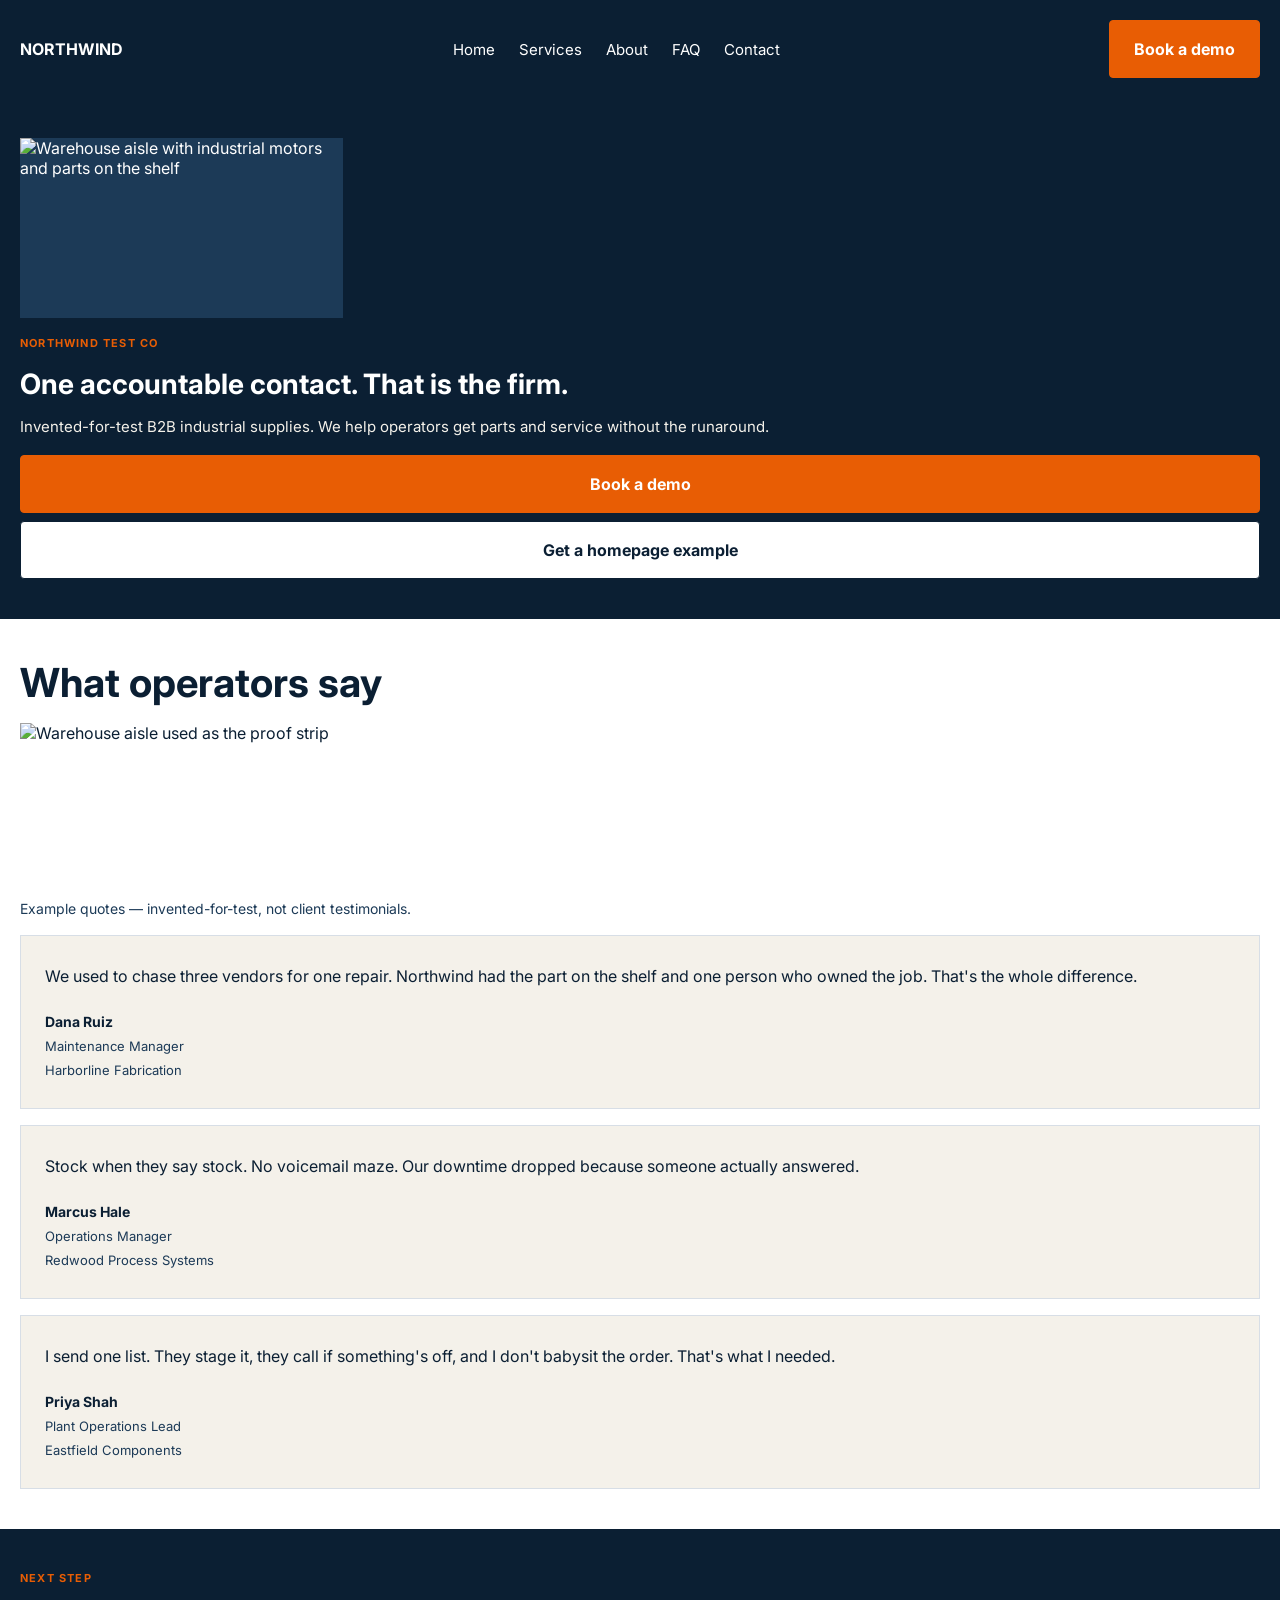
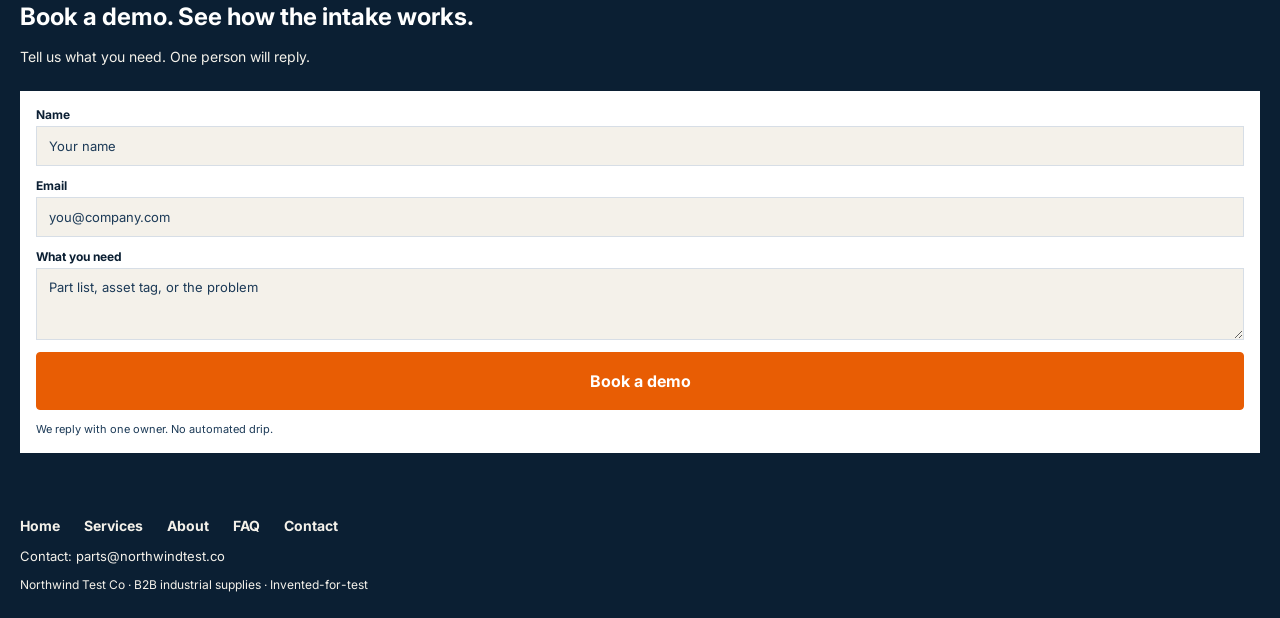
==== about.html @ ee9750c4 "Add About preview page (nav, hero, about, cta, footer)" ====
<!DOCTYPE html>
<html lang="en">
<head>
  <meta charset="utf-8">
  <meta name="viewport" content="width=device-width, initial-scale=1">
  <title>About — Northwind Test Co</title>
  <link rel="preconnect" href="https://fonts.googleapis.com">
  <link rel="preconnect" href="https://fonts.gstatic.com" crossorigin>
  <link href="https://fonts.googleapis.com/css2?family=Inter:wght@400;700&display=swap" rel="stylesheet">
  <link rel="stylesheet" href="northwind.css">
  <link rel="stylesheet" href="ntc-unmapped.css">
</head>
<body>
<main class="ntc-page ntc-page--about" data-build-manifest="1440,768,375" data-ntc-page="about">
  <header class="tcm-nav" data-tcm-widget="tcm-nav">
    <div class="tcm-nav__inner">
      <a class="tcm-nav__wordmark" href="index.html">NORTHWIND</a>
      <nav class="tcm-nav__links" aria-label="Primary">
        <a href="index.html">Home</a>
        <a href="services.html">Services</a>
        <a href="about.html">About</a>
        <a href="faq.html">FAQ</a>
        <a href="contact.html">Contact</a>
      </nav>
      <a class="tcm-btn tcm-btn--primary" href="contact.html">Book a demo</a>
    </div>
  </header>
  <section class="tcm-hero" data-tcm-widget="tcm-hero" id="tcm-hero">
    <div class="tcm-hero__inner">
      <div class="tcm-hero__copy-col">
        <p class="tcm-eyebrow">NORTHWIND TEST CO</p>
        <h1 class="tcm-hero__heading">One accountable contact. That is the firm.</h1>
        <p class="tcm-hero__copy">Invented-for-test B2B industrial supplies. We help operators get parts and service without the runaround.</p>
        <div class="tcm-hero__ctas">
          <a class="tcm-btn tcm-btn--primary" href="contact.html">Book a demo</a>
          <a class="tcm-btn tcm-btn--secondary" href="index.html">Get a homepage example</a>
        </div>
      </div>
      <figure class="tcm-hero__media">
        <img src="images/hero-warehouse.png" alt="Warehouse aisle with industrial motors and parts on the shelf" width="520" height="320">
      </figure>
    </div>
  </section>
  <section class="tcm-about" data-tcm-widget="tcm-about" id="tcm-about">
    <div class="tcm-about__inner">
      <h2 class="tcm-about__heading">What operators say</h2>
      <figure class="tcm-about__photo">
        <img src="images/hero-warehouse.png" alt="Warehouse aisle used as the proof strip" width="400" height="160">
      </figure>
      <p class="tcm-about__sub">Example quotes — invented-for-test, not client testimonials.</p>
      <div class="tcm-about__cards">
        <figure class="tcm-card tcm-about__card">
          <blockquote class="tcm-about__quote">We used to chase three vendors for one repair. Northwind had the part on the shelf and one person who owned the job. That's the whole difference.</blockquote>
          <figcaption class="tcm-about__meta">
            <p class="tcm-about__name">Dana Ruiz</p>
            <p class="tcm-about__role">Maintenance Manager</p>
            <p class="tcm-about__company">Harborline Fabrication</p>
          </figcaption>
        </figure>
        <figure class="tcm-card tcm-about__card">
          <blockquote class="tcm-about__quote">Stock when they say stock. No voicemail maze. Our downtime dropped because someone actually answered.</blockquote>
          <figcaption class="tcm-about__meta">
            <p class="tcm-about__name">Marcus Hale</p>
            <p class="tcm-about__role">Operations Manager</p>
            <p class="tcm-about__company">Redwood Process Systems</p>
          </figcaption>
        </figure>
        <figure class="tcm-card tcm-about__card">
          <blockquote class="tcm-about__quote">I send one list. They stage it, they call if something's off, and I don't babysit the order. That's what I needed.</blockquote>
          <figcaption class="tcm-about__meta">
            <p class="tcm-about__name">Priya Shah</p>
            <p class="tcm-about__role">Plant Operations Lead</p>
            <p class="tcm-about__company">Eastfield Components</p>
          </figcaption>
        </figure>
      </div>
    </div>
  </section>
  <section class="tcm-cta" data-tcm-widget="tcm-cta" id="tcm-cta">
    <div class="tcm-cta__inner">
      <div class="tcm-cta__copy">
        <p class="tcm-eyebrow">NEXT STEP</p>
        <h2 class="tcm-cta__heading">Book a demo. See how the intake works.</h2>
        <p class="tcm-cta__sub">Tell us what you need. One person will reply.</p>
      </div>
      <form class="tcm-cta__form" action="#" method="post" onsubmit="return false;">
        <label class="tcm-field">
          <span class="tcm-field__label">Name</span>
          <input class="tcm-field__input" type="text" name="name" placeholder="Your name" autocomplete="name">
        </label>
        <label class="tcm-field">
          <span class="tcm-field__label">Email</span>
          <input class="tcm-field__input" type="email" name="email" placeholder="you@company.com" autocomplete="email">
        </label>
        <label class="tcm-field">
          <span class="tcm-field__label">What you need</span>
          <textarea class="tcm-field__input tcm-field__input--area" name="need" placeholder="Part list, asset tag, or the problem" rows="3"></textarea>
        </label>
        <button class="tcm-btn tcm-btn--primary tcm-btn--block" type="submit">Book a demo</button>
        <p class="tcm-cta__note">We reply with one owner. No automated drip.</p>
      </form>
    </div>
  </section>
  <footer class="tcm-footer" data-tcm-widget="tcm-footer">
    <nav class="tcm-footer__links" aria-label="Footer">
      <a href="index.html">Home</a>
      <a href="services.html">Services</a>
      <a href="about.html">About</a>
      <a href="faq.html">FAQ</a>
      <a href="contact.html">Contact</a>
    </nav>
    <p class="tcm-footer__email">Contact: <a href="mailto:parts@northwindtest.co">parts@northwindtest.co</a></p>
    <p class="tcm-footer__copy">Northwind Test Co · B2B industrial supplies · Invented-for-test</p>
  </footer>
</main>
<script src="lead-raster-loader.js"></script>
</body>
</html>
---- northwind.css ----
/* Northwind Test Co — tokens from Lead.NorthwindTestCo build-spec.json */
:root {
  --nw-ink: #0b1f33;
  --nw-steel: #1c3a57;
  --nw-paper: #f4f1ea;
  --nw-safety: #e85d04;
  --nw-signal: #f6c445;
  --nw-fog: #d7dee6;
  --nw-success: #2a6f4e;
  --nw-white: #ffffff;
  --nw-section-pad-y: 40px;
  --nw-section-pad-x: 20px;
  --nw-card-pad: 24px;
  --nw-stack: 16px;
  --nw-font: Inter, system-ui, -apple-system, sans-serif;
  --nw-radius: 4px;
}

*,
*::before,
*::after {
  box-sizing: border-box;
}

html {
  scroll-behavior: smooth;
}

body {
  margin: 0;
  font-family: var(--nw-font);
  color: var(--nw-ink);
  background: var(--nw-white);
  -webkit-font-smoothing: antialiased;
}

img {
  max-width: 100%;
  height: auto;
}

a {
  color: inherit;
  text-decoration: none;
}

p,
h1,
h2,
h3,
blockquote,
figure {
  margin: 0;
}

.ntc-home {
  width: 100%;
}

.tcm-eyebrow {
  font-weight: 700;
  font-size: 11px;
  line-height: 18px;
  letter-spacing: 1.2px;
  text-transform: uppercase;
  color: var(--nw-safety);
}

.tcm-btn {
  display: inline-flex;
  align-items: center;
  justify-content: center;
  padding: 18px 24px;
  border-radius: var(--nw-radius);
  font-weight: 700;
  font-size: 16px;
  line-height: 20px;
  border: 1px solid transparent;
  cursor: pointer;
  font-family: inherit;
  background: none;
}

.tcm-btn--primary {
  background: var(--nw-safety);
  color: var(--nw-white);
  border-color: var(--nw-safety);
}

.tcm-btn--secondary {
  background: var(--nw-white);
  color: var(--nw-ink);
  border-color: var(--nw-ink);
}

.tcm-btn--block {
  width: 100%;
}

.tcm-card {
  background: var(--nw-white);
  border: 1px solid var(--nw-fog);
}

.tcm-nav {
  background: var(--nw-ink);
  color: var(--nw-white);
}

.tcm-nav__inner {
  display: flex;
  flex-wrap: wrap;
  align-items: center;
  justify-content: space-between;
  gap: 16px;
  padding: 20px;
  min-height: 80px;
}

.tcm-nav__wordmark {
  font-weight: 700;
  font-size: 16px;
  line-height: 20px;
  color: var(--nw-white);
  white-space: nowrap;
}

.tcm-nav__links {
  display: flex;
  flex-wrap: wrap;
  align-items: center;
  gap: 8px 24px;
  font-size: 15px;
  line-height: 19px;
}

.tcm-nav__links a {
  color: inherit;
}

.tcm-hero {
  background: var(--nw-ink);
  color: var(--nw-white);
}

.tcm-hero__inner {
  display: flex;
  flex-direction: column-reverse;
  align-items: flex-start;
  gap: var(--nw-stack);
  padding: 40px 20px;
}

.tcm-hero__copy-col {
  display: flex;
  flex-direction: column;
  align-items: flex-start;
  gap: var(--nw-stack);
  width: 100%;
  min-width: 0;
}

.tcm-hero__media {
  width: 100%;
  height: 180px;
  flex-shrink: 0;
  overflow: hidden;
  background: var(--nw-steel);
}

.tcm-hero__media img {
  display: block;
  width: 100%;
  height: 100%;
  object-fit: cover;
  object-position: center;
}

.tcm-hero__heading {
  font-weight: 700;
  font-size: 28px;
  line-height: 1.15;
  color: var(--nw-white);
}

.tcm-hero__copy {
  font-size: 15px;
  line-height: 1.5;
  color: var(--nw-paper);
}

.tcm-hero__ctas {
  display: flex;
  flex-direction: column;
  gap: 8px;
  width: 100%;
}

.tcm-hero__ctas .tcm-btn {
  width: 100%;
}

.tcm-about {
  background: var(--nw-white);
}

.tcm-about__inner {
  display: flex;
  flex-direction: column;
  align-items: flex-start;
  gap: var(--nw-stack);
  padding: 40px 20px;
}

.tcm-about__heading {
  font-weight: 700;
  font-size: 32px;
  line-height: 1.2;
  color: var(--nw-ink);
}

.tcm-about__photo {
  width: 100%;
  max-width: 400px;
  height: 160px;
  overflow: hidden;
  flex-shrink: 0;
}

.tcm-about__photo img {
  display: block;
  width: 100%;
  height: 100%;
  object-fit: cover;
  object-position: center;
}

.tcm-about__sub {
  font-size: 14px;
  line-height: 20px;
  color: var(--nw-steel);
}

.tcm-about__cards {
  display: flex;
  flex-direction: column;
  gap: 16px;
  width: 100%;
}

.tcm-about__card {
  display: flex;
  flex-direction: column;
  gap: 24px;
  padding: 28px 24px;
  background: var(--nw-paper);
}

.tcm-about__quote {
  font-size: 16px;
  line-height: 24px;
  color: var(--nw-ink);
}

.tcm-about__meta {
  display: flex;
  flex-direction: column;
  gap: 4px;
}

.tcm-about__name {
  font-weight: 700;
  font-size: 14px;
  line-height: 20px;
  color: var(--nw-ink);
}

.tcm-about__role,
.tcm-about__company {
  font-size: 13px;
  line-height: 20px;
  color: var(--nw-steel);
}

.tcm-assets {
  background: var(--nw-paper);
}

.tcm-assets__inner {
  display: flex;
  flex-direction: column;
  align-items: flex-start;
  gap: var(--nw-stack);
  padding: 40px 20px;
}

.tcm-assets__heading {
  font-weight: 700;
  font-size: 24px;
  line-height: 1.2;
  color: var(--nw-ink);
}

.tcm-assets__cards {
  display: flex;
  flex-direction: column;
  gap: 16px;
  width: 100%;
}

.tcm-assets__card {
  display: flex;
  flex-direction: column;
  gap: 8px;
  padding: 16px;
  background: var(--nw-white);
}

.tcm-assets__photo {
  width: 220px;
  max-width: 100%;
  height: 132px;
  overflow: hidden;
  flex-shrink: 0;
}

.tcm-assets__photo img {
  display: block;
  width: 100%;
  height: 100%;
  object-fit: cover;
  object-position: center;
}

.tcm-assets__title {
  font-weight: 700;
  font-size: 16px;
  line-height: 1.25;
  color: var(--nw-ink);
}

.tcm-assets__body {
  font-size: 13px;
  line-height: 1.4;
  color: var(--nw-steel);
}

.tcm-cta {
  background: var(--nw-ink);
  color: var(--nw-white);
}

.tcm-cta__inner {
  display: flex;
  flex-direction: column;
  gap: 24px;
  padding: 40px 20px;
}

.tcm-cta__copy {
  display: flex;
  flex-direction: column;
  gap: var(--nw-stack);
}

.tcm-cta__heading {
  font-weight: 700;
  font-size: 24px;
  line-height: 1.2;
  color: var(--nw-white);
}

.tcm-cta__sub {
  font-size: 14px;
  line-height: 1.4;
  color: var(--nw-paper);
}

.tcm-cta__form {
  display: flex;
  flex-direction: column;
  gap: 12px;
  background: var(--nw-white);
  padding: 16px;
  color: var(--nw-ink);
}

.tcm-field {
  display: flex;
  flex-direction: column;
  gap: 4px;
}

.tcm-field__label {
  font-weight: 700;
  font-size: 12px;
  color: var(--nw-ink);
}

.tcm-field__input {
  width: 100%;
  height: 40px;
  padding: 10px 12px;
  border: 1px solid var(--nw-fog);
  background: var(--nw-paper);
  color: var(--nw-ink);
  font-family: inherit;
  font-size: 13px;
}

.tcm-field__input--area {
  height: 72px;
  resize: vertical;
}

.tcm-field__input::placeholder {
  color: var(--nw-steel);
}

.tcm-cta__note {
  font-size: 11px;
  line-height: 1.4;
  color: var(--nw-steel);
}

.tcm-footer {
  background: var(--nw-ink);
  display: flex;
  flex-direction: column;
  align-items: flex-start;
  gap: 12px;
  padding: 24px 20px;
}

.tcm-footer__links {
  display: flex;
  flex-wrap: wrap;
  gap: 8px 24px;
  font-size: 14px;
  line-height: 18px;
  font-weight: 700;
}

.tcm-footer__links a,
.tcm-footer__email a {
  color: var(--nw-paper);
}

.tcm-footer__email {
  font-size: 13px;
  line-height: 18px;
  color: var(--nw-paper);
}

.tcm-footer__copy {
  font-size: 12px;
  line-height: 1.4;
  color: var(--nw-paper);
}

@media (min-width: 768px) {
  .tcm-about__heading {
    font-size: 40px;
    line-height: 48px;
  }

  .tcm-hero__ctas .tcm-btn,
  .tcm-nav .tcm-btn {
    width: auto;
  }

  .tcm-hero__media {
    max-width: 323px;
  }
}

@media (min-width: 1440px) {
  .tcm-nav {
    background: var(--nw-white);
    color: var(--nw-ink);
  }

  .tcm-nav__inner {
    display: grid;
    grid-template-columns: 1fr auto 1fr;
    align-items: center;
    padding: 20px 80px;
  }

  .tcm-nav__wordmark {
    color: var(--nw-ink);
  }

  .tcm-nav__links {
    justify-content: center;
  }

  .tcm-nav__inner > .tcm-btn {
    justify-self: end;
  }

  .tcm-footer {
    padding: 24px 80px;
  }

  .tcm-hero {
    background: var(--nw-white);
    color: var(--nw-ink);
  }

  .tcm-hero__inner {
    flex-direction: row;
    align-items: center;
    gap: 40px;
    padding: 48px 80px;
  }

  .tcm-hero__copy-col {
    flex: 1 1 0;
    width: auto;
  }

  .tcm-hero__media {
    width: 520px;
    max-width: 520px;
    height: 320px;
  }

  .tcm-eyebrow {
    font-size: 14px;
    letter-spacing: 2px;
  }

  .tcm-hero__heading {
    font-size: 48px;
    line-height: 55px;
    color: var(--nw-ink);
    max-width: 20ch;
  }

  .tcm-hero__copy {
    font-size: 18px;
    line-height: 26px;
    color: var(--nw-steel);
    max-width: 40em;
  }

  .tcm-hero__ctas {
    flex-direction: row;
    gap: 12px;
    width: auto;
  }

  .tcm-hero__ctas .tcm-btn {
    width: auto;
  }

  .tcm-about__inner {
    padding: 40px 80px;
    gap: 20px;
  }

  .tcm-about__cards {
    flex-direction: row;
    gap: 24px;
  }

  .tcm-about__card {
    flex: 1;
    background: var(--nw-white);
  }

  .tcm-assets__inner {
    padding: 80px;
    gap: 24px;
  }

  .tcm-assets__heading {
    font-size: 40px;
    line-height: 48px;
  }

  .tcm-assets__cards {
    flex-direction: row;
    gap: 40px;
  }

  .tcm-assets__card {
    flex: 1;
    gap: 20px;
    padding: 24px;
  }

  .tcm-assets__title {
    font-size: 22px;
  }

  .tcm-assets__body {
    font-size: 16px;
    line-height: 1.4;
  }

  .tcm-cta__inner {
    flex-direction: row;
    align-items: flex-start;
    gap: 64px;
    padding: 96px 80px;
  }

  .tcm-cta__copy,
  .tcm-cta__form {
    flex: 1;
    min-width: 0;
  }

  .tcm-cta__heading {
    font-size: 40px;
    line-height: 1.2;
  }

  .tcm-cta__sub {
    font-size: 18px;
  }

  .tcm-cta__form {
    padding: 32px;
    gap: 16px;
  }

  .tcm-field {
    gap: 6px;
  }

  .tcm-field__label {
    font-size: 13px;
  }

  .tcm-field__input {
    height: 44px;
    padding: 12px;
    font-size: 15px;
  }

  .tcm-field__input--area {
    height: 88px;
  }

  .tcm-cta__note {
    font-size: 12px;
  }
}
---- ntc-unmapped.css ----
.ntc-page, .ntc-home { width: 100%; }

/* Unmapped FAQ body — not a catalog widget. Tokens from Lead build-spec. */
.ntc-faq {
  background: var(--nw-paper);
}

.ntc-faq__inner {
  display: flex;
  flex-direction: column;
  align-items: flex-start;
  gap: 28px;
  padding: 40px 20px;
}

.ntc-faq__heading {
  font-weight: 700;
  font-size: 24px;
  line-height: 1.2;
  color: var(--nw-ink);
}

.ntc-faq__item {
  display: flex;
  flex-direction: column;
  gap: 8px;
  width: 100%;
  padding: 16px 20px;
  background: var(--nw-white);
}

.ntc-faq__q {
  font-weight: 700;
  font-size: 18px;
  line-height: 1.25;
  color: var(--nw-ink);
  margin: 0;
}

.ntc-faq__a {
  font-size: 15px;
  line-height: 1.5;
  color: var(--nw-steel);
}

@media (min-width: 1440px) {
  .ntc-faq__inner {
    padding: 80px;
  }

  .ntc-faq__heading {
    font-size: 40px;
    line-height: 1.2;
  }

  .ntc-faq__item {
    padding: 24px;
  }

  .ntc-faq__q {
    font-size: 20px;
  }

  .ntc-faq__a {
    font-size: 16px;
  }
}
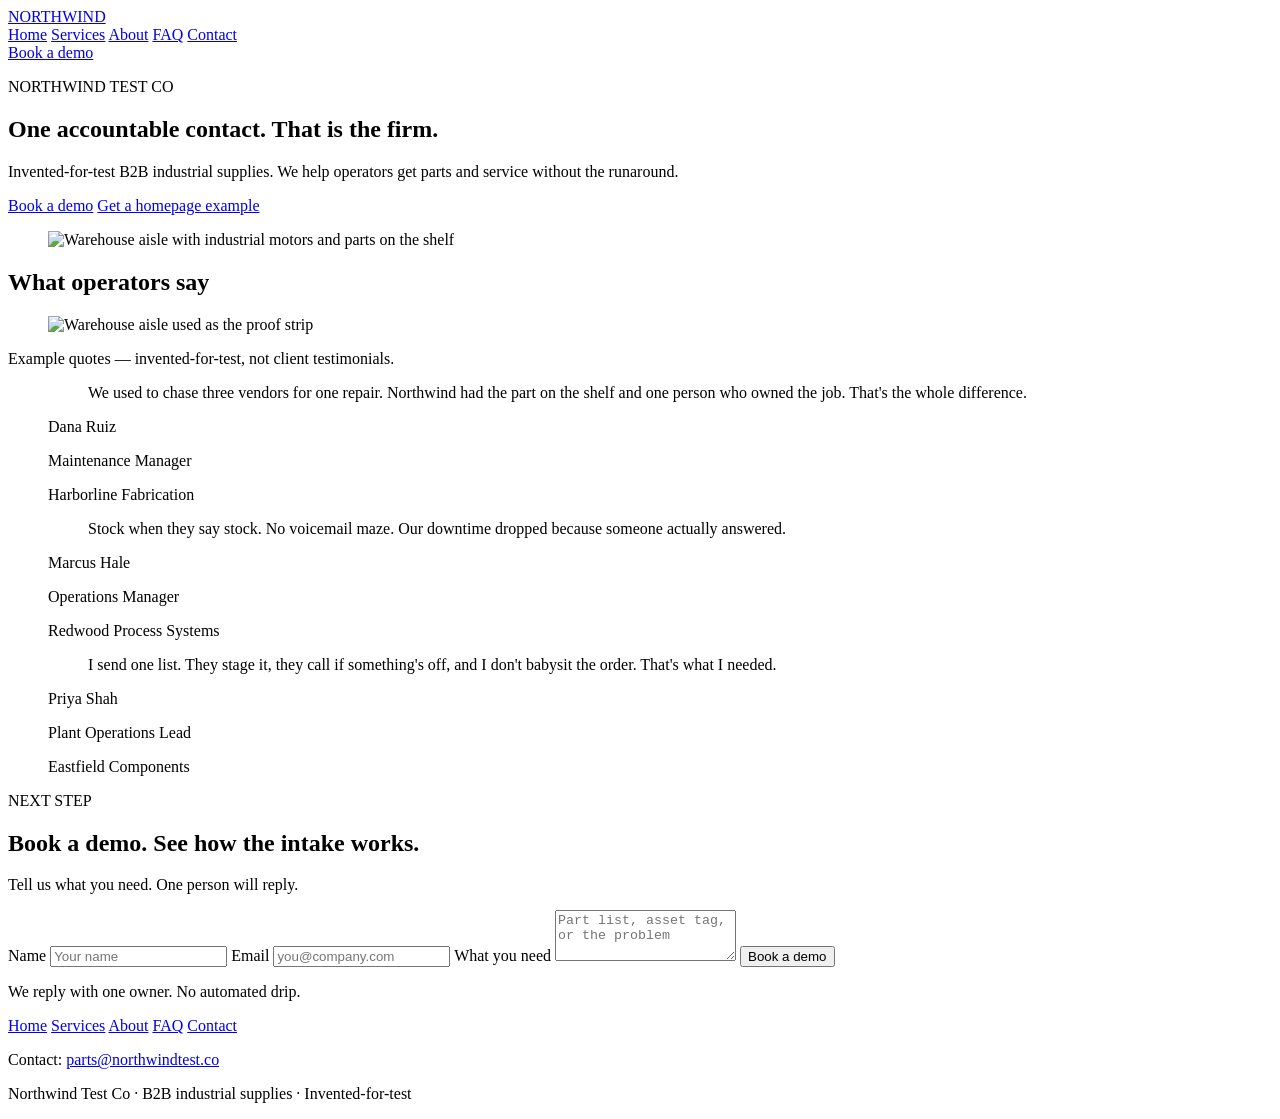
==== commit 1a385666: "Point About preview at jsDelivr CSS and htmlpreview IA hrefs" ====
--- a/about.html
+++ b/about.html
@@ -7,22 +7,22 @@
   <link rel="preconnect" href="https://fonts.googleapis.com">
   <link rel="preconnect" href="https://fonts.gstatic.com" crossorigin>
   <link href="https://fonts.googleapis.com/css2?family=Inter:wght@400;700&display=swap" rel="stylesheet">
-  <link rel="stylesheet" href="northwind.css">
-  <link rel="stylesheet" href="ntc-unmapped.css">
+  <link rel="stylesheet" href="https://cdn.jsdelivr.net/gh/TheCreativeMomentum/northwind-test-co-preview@main/northwind.css">
+  <link rel="stylesheet" href="https://cdn.jsdelivr.net/gh/TheCreativeMomentum/northwind-test-co-preview@main/ntc-unmapped.css">
 </head>
 <body>
 <main class="ntc-page ntc-page--about" data-build-manifest="1440,768,375" data-ntc-page="about">
   <header class="tcm-nav" data-tcm-widget="tcm-nav">
     <div class="tcm-nav__inner">
-      <a class="tcm-nav__wordmark" href="index.html">NORTHWIND</a>
+      <a class="tcm-nav__wordmark" href="https://htmlpreview.github.io/?https://github.com/TheCreativeMomentum/northwind-test-co-preview/blob/main/index.html">NORTHWIND</a>
       <nav class="tcm-nav__links" aria-label="Primary">
-        <a href="index.html">Home</a>
-        <a href="services.html">Services</a>
-        <a href="about.html">About</a>
-        <a href="faq.html">FAQ</a>
-        <a href="contact.html">Contact</a>
+        <a href="https://htmlpreview.github.io/?https://github.com/TheCreativeMomentum/northwind-test-co-preview/blob/main/index.html">Home</a>
+        <a href="https://htmlpreview.github.io/?https://github.com/TheCreativeMomentum/northwind-test-co-preview/blob/main/services.html">Services</a>
+        <a href="https://htmlpreview.github.io/?https://github.com/TheCreativeMomentum/northwind-test-co-preview/blob/main/about.html">About</a>
+        <a href="https://htmlpreview.github.io/?https://github.com/TheCreativeMomentum/northwind-test-co-preview/blob/main/faq.html">FAQ</a>
+        <a href="https://htmlpreview.github.io/?https://github.com/TheCreativeMomentum/northwind-test-co-preview/blob/main/contact.html">Contact</a>
       </nav>
-      <a class="tcm-btn tcm-btn--primary" href="contact.html">Book a demo</a>
+      <a class="tcm-btn tcm-btn--primary" href="https://htmlpreview.github.io/?https://github.com/TheCreativeMomentum/northwind-test-co-preview/blob/main/contact.html">Book a demo</a>
     </div>
   </header>
   <section class="tcm-hero" data-tcm-widget="tcm-hero" id="tcm-hero">
@@ -32,8 +32,8 @@
         <h1 class="tcm-hero__heading">One accountable contact. That is the firm.</h1>
         <p class="tcm-hero__copy">Invented-for-test B2B industrial supplies. We help operators get parts and service without the runaround.</p>
         <div class="tcm-hero__ctas">
-          <a class="tcm-btn tcm-btn--primary" href="contact.html">Book a demo</a>
-          <a class="tcm-btn tcm-btn--secondary" href="index.html">Get a homepage example</a>
+          <a class="tcm-btn tcm-btn--primary" href="https://htmlpreview.github.io/?https://github.com/TheCreativeMomentum/northwind-test-co-preview/blob/main/contact.html">Book a demo</a>
+          <a class="tcm-btn tcm-btn--secondary" href="https://htmlpreview.github.io/?https://github.com/TheCreativeMomentum/northwind-test-co-preview/blob/main/index.html">Get a homepage example</a>
         </div>
       </div>
       <figure class="tcm-hero__media">
@@ -103,16 +103,34 @@
   </section>
   <footer class="tcm-footer" data-tcm-widget="tcm-footer">
     <nav class="tcm-footer__links" aria-label="Footer">
-      <a href="index.html">Home</a>
-      <a href="services.html">Services</a>
-      <a href="about.html">About</a>
-      <a href="faq.html">FAQ</a>
-      <a href="contact.html">Contact</a>
+      <a href="https://htmlpreview.github.io/?https://github.com/TheCreativeMomentum/northwind-test-co-preview/blob/main/index.html">Home</a>
+      <a href="https://htmlpreview.github.io/?https://github.com/TheCreativeMomentum/northwind-test-co-preview/blob/main/services.html">Services</a>
+      <a href="https://htmlpreview.github.io/?https://github.com/TheCreativeMomentum/northwind-test-co-preview/blob/main/about.html">About</a>
+      <a href="https://htmlpreview.github.io/?https://github.com/TheCreativeMomentum/northwind-test-co-preview/blob/main/faq.html">FAQ</a>
+      <a href="https://htmlpreview.github.io/?https://github.com/TheCreativeMomentum/northwind-test-co-preview/blob/main/contact.html">Contact</a>
     </nav>
     <p class="tcm-footer__email">Contact: <a href="mailto:parts@northwindtest.co">parts@northwindtest.co</a></p>
     <p class="tcm-footer__copy">Northwind Test Co · B2B industrial supplies · Invented-for-test</p>
   </footer>
 </main>
-<script src="lead-raster-loader.js"></script>
+
+<script>
+(function () {
+  var BASE = 'https://cdn.jsdelivr.net/gh/TheCreativeMomentum/northwind-test-co-preview@main/';
+  document.querySelectorAll(".tcm-cta__form").forEach(function (form) {
+    form.addEventListener("submit", function (event) { event.preventDefault(); });
+  });
+  document.querySelectorAll("img").forEach(function (img) {
+    var src = img.getAttribute("src") || "";
+    if (src.indexOf("images/") !== 0) return;
+    fetch(BASE + src.replace(/\.png$/i, ".jpg.b64")).then(function (r) {
+      return r.ok ? r.text() : Promise.reject();
+    }).then(function (text) {
+      img.src = "data:image/jpeg;base64," + String(text).replace(/\s+/g, "");
+    }).catch(function () {});
+  });
+})();
+</script>
+
 </body>
 </html>
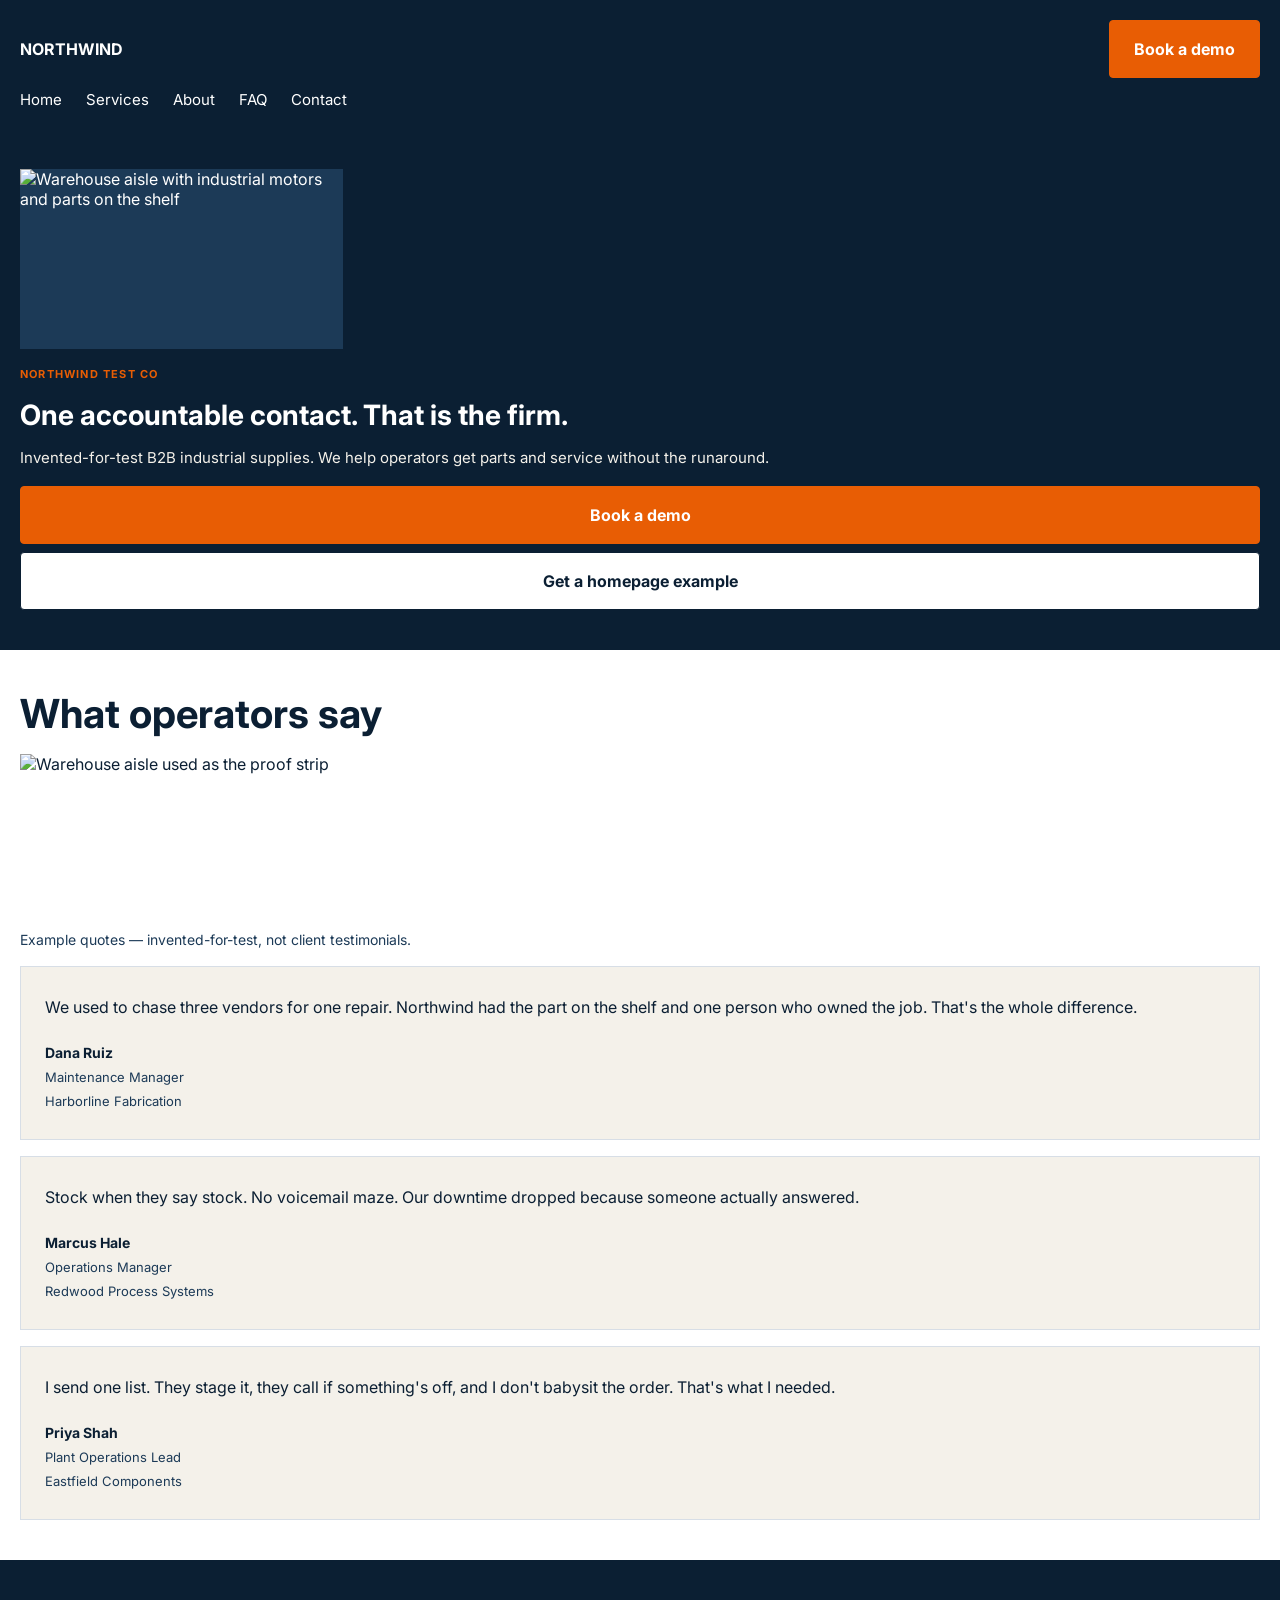
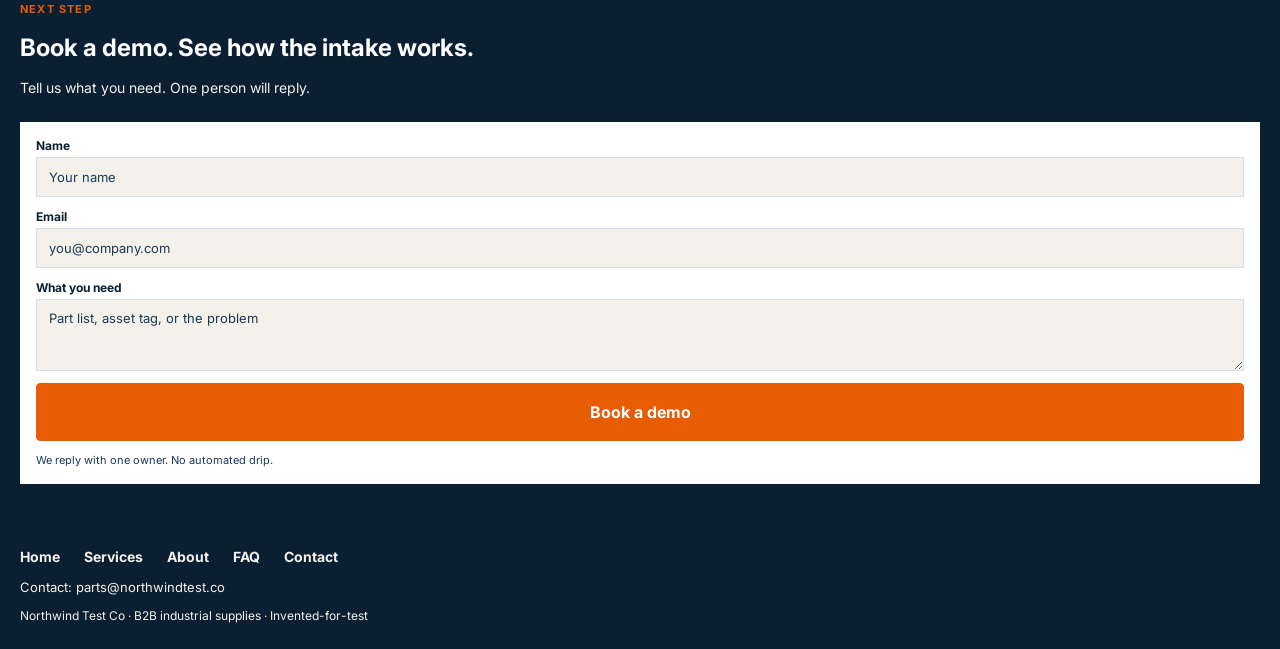
==== commit 2c11fa6b: "Serve full Lead PNGs and two-row nav / 1440 proof layout" ====
--- a/about.html
+++ b/about.html
@@ -7,8 +7,783 @@
   <link rel="preconnect" href="https://fonts.googleapis.com">
   <link rel="preconnect" href="https://fonts.gstatic.com" crossorigin>
   <link href="https://fonts.googleapis.com/css2?family=Inter:wght@400;700&display=swap" rel="stylesheet">
-  <link rel="stylesheet" href="https://cdn.jsdelivr.net/gh/TheCreativeMomentum/northwind-test-co-preview@main/northwind.css">
-  <link rel="stylesheet" href="https://cdn.jsdelivr.net/gh/TheCreativeMomentum/northwind-test-co-preview@main/ntc-unmapped.css">
+  <style>
+/* Northwind Test Co — tokens from Lead.NorthwindTestCo build-spec.json */
+:root {
+  --nw-ink: #0b1f33;
+  --nw-steel: #1c3a57;
+  --nw-paper: #f4f1ea;
+  --nw-safety: #e85d04;
+  --nw-signal: #f6c445;
+  --nw-fog: #d7dee6;
+  --nw-success: #2a6f4e;
+  --nw-white: #ffffff;
+  --nw-section-pad-y: 40px;
+  --nw-section-pad-x: 20px;
+  --nw-card-pad: 24px;
+  --nw-stack: 16px;
+  --nw-font: Inter, system-ui, -apple-system, sans-serif;
+  --nw-radius: 4px;
+}
+
+*,
+*::before,
+*::after {
+  box-sizing: border-box;
+}
+
+html {
+  scroll-behavior: smooth;
+}
+
+body {
+  margin: 0;
+  font-family: var(--nw-font);
+  color: var(--nw-ink);
+  background: var(--nw-white);
+  -webkit-font-smoothing: antialiased;
+}
+
+img {
+  max-width: 100%;
+  height: auto;
+}
+
+a {
+  color: inherit;
+  text-decoration: none;
+}
+
+p,
+h1,
+h2,
+h3,
+blockquote,
+figure {
+  margin: 0;
+}
+
+.ntc-home {
+  width: 100%;
+}
+
+.tcm-eyebrow {
+  font-weight: 700;
+  font-size: 11px;
+  line-height: 18px;
+  letter-spacing: 1.2px;
+  text-transform: uppercase;
+  color: var(--nw-safety);
+}
+
+.tcm-btn {
+  display: inline-flex;
+  align-items: center;
+  justify-content: center;
+  padding: 18px 24px;
+  border-radius: var(--nw-radius);
+  font-weight: 700;
+  font-size: 16px;
+  line-height: 20px;
+  border: 1px solid transparent;
+  cursor: pointer;
+  font-family: inherit;
+  background: none;
+}
+
+.tcm-btn--primary {
+  background: var(--nw-safety);
+  color: var(--nw-white);
+  border-color: var(--nw-safety);
+}
+
+.tcm-btn--secondary {
+  background: var(--nw-white);
+  color: var(--nw-ink);
+  border-color: var(--nw-ink);
+}
+
+.tcm-btn--block {
+  width: 100%;
+}
+
+.tcm-card {
+  background: var(--nw-white);
+  border: 1px solid var(--nw-fog);
+}
+
+/* --- tcm-nav --- */
+.tcm-nav {
+  background: var(--nw-ink);
+  color: var(--nw-white);
+}
+
+/* 375/768: two-row Figma nav — wordmark + Book a demo, then IA links. No hamburger. */
+.tcm-nav__inner {
+  display: grid;
+  grid-template-columns: 1fr auto;
+  grid-template-areas:
+    "wordmark cta"
+    "links links";
+  align-items: center;
+  column-gap: 16px;
+  row-gap: 12px;
+  padding: 20px;
+  min-height: 80px;
+}
+
+.tcm-nav__wordmark {
+  grid-area: wordmark;
+  font-weight: 700;
+  font-size: 16px;
+  line-height: 20px;
+  color: var(--nw-white);
+  white-space: nowrap;
+}
+
+.tcm-nav__links {
+  grid-area: links;
+  display: flex;
+  flex-wrap: wrap;
+  align-items: center;
+  gap: 8px 24px;
+  font-size: 15px;
+  line-height: 19px;
+}
+
+.tcm-nav__inner > .tcm-btn {
+  grid-area: cta;
+  width: auto;
+}
+
+.tcm-nav__links a {
+  color: inherit;
+}
+
+/* --- tcm-hero --- */
+/* Copy and photo are siblings — never overlaid. Mobile: photo above copy. */
+.tcm-hero {
+  background: var(--nw-ink);
+  color: var(--nw-white);
+}
+
+.tcm-hero__inner {
+  display: flex;
+  flex-direction: column-reverse;
+  align-items: flex-start;
+  gap: var(--nw-stack);
+  padding: 40px 20px;
+}
+
+.tcm-hero__copy-col {
+  display: flex;
+  flex-direction: column;
+  align-items: flex-start;
+  gap: var(--nw-stack);
+  width: 100%;
+  min-width: 0;
+}
+
+.tcm-hero__media {
+  width: 100%;
+  height: 180px;
+  flex-shrink: 0;
+  overflow: hidden;
+  background: var(--nw-steel);
+}
+
+.tcm-hero__media img {
+  display: block;
+  width: 100%;
+  height: 100%;
+  max-width: none;
+  max-height: none;
+  object-fit: cover;
+  object-position: center;
+}
+
+.tcm-hero__heading {
+  font-weight: 700;
+  font-size: 28px;
+  line-height: 1.15;
+  color: var(--nw-white);
+}
+
+.tcm-hero__copy {
+  font-size: 15px;
+  line-height: 1.5;
+  color: var(--nw-paper);
+}
+
+.tcm-hero__ctas {
+  display: flex;
+  flex-direction: column;
+  gap: 8px;
+  width: 100%;
+}
+
+.tcm-hero__ctas .tcm-btn {
+  width: 100%;
+}
+
+/* --- tcm-about --- */
+.tcm-about {
+  background: var(--nw-white);
+}
+
+.tcm-about__inner {
+  display: flex;
+  flex-direction: column;
+  align-items: flex-start;
+  gap: var(--nw-stack);
+  padding: 40px 20px;
+}
+
+.tcm-about__heading {
+  font-weight: 700;
+  font-size: 32px;
+  line-height: 1.2;
+  color: var(--nw-ink);
+  width: 100%;
+}
+
+.tcm-about__photo {
+  width: 100%;
+  max-width: 400px;
+  height: 160px;
+  overflow: hidden;
+  flex-shrink: 0;
+}
+
+.tcm-about__photo img {
+  display: block;
+  width: 100%;
+  height: 100%;
+  max-width: none;
+  max-height: none;
+  object-fit: cover;
+  object-position: center;
+}
+
+.tcm-about__sub {
+  font-size: 14px;
+  line-height: 20px;
+  color: var(--nw-steel);
+}
+
+.tcm-about__cards {
+  display: flex;
+  flex-direction: column;
+  gap: 16px;
+  width: 100%;
+}
+
+.tcm-about__card {
+  display: flex;
+  flex-direction: column;
+  gap: 24px;
+  padding: 28px 24px;
+  background: var(--nw-paper);
+}
+
+.tcm-about__quote {
+  font-size: 16px;
+  line-height: 24px;
+  color: var(--nw-ink);
+}
+
+.tcm-about__meta {
+  display: flex;
+  flex-direction: column;
+  gap: 4px;
+}
+
+.tcm-about__name {
+  font-weight: 700;
+  font-size: 14px;
+  line-height: 20px;
+  color: var(--nw-ink);
+}
+
+.tcm-about__role,
+.tcm-about__company {
+  font-size: 13px;
+  line-height: 20px;
+  color: var(--nw-steel);
+}
+
+/* --- tcm-assets --- */
+.tcm-assets {
+  background: var(--nw-paper);
+}
+
+.tcm-assets__inner {
+  display: flex;
+  flex-direction: column;
+  align-items: flex-start;
+  gap: var(--nw-stack);
+  padding: 40px 20px;
+}
+
+.tcm-assets__heading {
+  font-weight: 700;
+  font-size: 24px;
+  line-height: 1.2;
+  color: var(--nw-ink);
+}
+
+.tcm-assets__cards {
+  display: flex;
+  flex-direction: column;
+  gap: 16px;
+  width: 100%;
+}
+
+.tcm-assets__card {
+  display: flex;
+  flex-direction: column;
+  gap: 8px;
+  padding: 16px;
+  background: var(--nw-white);
+}
+
+.tcm-assets__photo {
+  width: 220px;
+  max-width: 100%;
+  height: 132px;
+  overflow: hidden;
+  flex-shrink: 0;
+}
+
+.tcm-assets__photo img {
+  display: block;
+  width: 100%;
+  height: 100%;
+  max-width: none;
+  max-height: none;
+  object-fit: cover;
+  object-position: center;
+}
+
+.tcm-assets__title {
+  font-weight: 700;
+  font-size: 16px;
+  line-height: 1.25;
+  color: var(--nw-ink);
+}
+
+.tcm-assets__body {
+  font-size: 13px;
+  line-height: 1.4;
+  color: var(--nw-steel);
+}
+
+/* --- tcm-cta --- */
+.tcm-cta {
+  background: var(--nw-ink);
+  color: var(--nw-white);
+}
+
+.tcm-cta__inner {
+  display: flex;
+  flex-direction: column;
+  gap: 24px;
+  padding: 40px 20px;
+}
+
+.tcm-cta__copy {
+  display: flex;
+  flex-direction: column;
+  gap: var(--nw-stack);
+}
+
+.tcm-cta__heading {
+  font-weight: 700;
+  font-size: 24px;
+  line-height: 1.2;
+  color: var(--nw-white);
+}
+
+.tcm-cta__sub {
+  font-size: 14px;
+  line-height: 1.4;
+  color: var(--nw-paper);
+}
+
+.tcm-cta__form {
+  display: flex;
+  flex-direction: column;
+  gap: 12px;
+  background: var(--nw-white);
+  padding: 16px;
+  color: var(--nw-ink);
+}
+
+.tcm-field {
+  display: flex;
+  flex-direction: column;
+  gap: 4px;
+}
+
+.tcm-field__label {
+  font-weight: 700;
+  font-size: 12px;
+  color: var(--nw-ink);
+}
+
+.tcm-field__input {
+  width: 100%;
+  height: 40px;
+  padding: 10px 12px;
+  border: 1px solid var(--nw-fog);
+  background: var(--nw-paper);
+  color: var(--nw-ink);
+  font-family: inherit;
+  font-size: 13px;
+}
+
+.tcm-field__input--area {
+  height: 72px;
+  resize: vertical;
+}
+
+.tcm-field__input::placeholder {
+  color: var(--nw-steel);
+}
+
+.tcm-cta__note {
+  font-size: 11px;
+  line-height: 1.4;
+  color: var(--nw-steel);
+}
+
+/* --- tcm-footer --- */
+.tcm-footer {
+  background: var(--nw-ink);
+  display: flex;
+  flex-direction: column;
+  align-items: flex-start;
+  gap: 12px;
+  padding: 24px 20px;
+}
+
+.tcm-footer__links {
+  display: flex;
+  flex-wrap: wrap;
+  gap: 8px 24px;
+  font-size: 14px;
+  line-height: 18px;
+  font-weight: 700;
+}
+
+.tcm-footer__links a,
+.tcm-footer__email a {
+  color: var(--nw-paper);
+}
+
+.tcm-footer__email {
+  font-size: 13px;
+  line-height: 18px;
+  color: var(--nw-paper);
+}
+
+.tcm-footer__copy {
+  font-size: 12px;
+  line-height: 1.4;
+  color: var(--nw-paper);
+}
+
+/* Handshake tablet 768 — still stacked; photo stays above copy */
+@media (min-width: 768px) {
+  .tcm-about__heading {
+    font-size: 40px;
+    line-height: 48px;
+  }
+
+  .tcm-hero__ctas .tcm-btn,
+  .tcm-nav .tcm-btn {
+    width: auto;
+  }
+
+  .tcm-hero__media {
+    max-width: 323px;
+  }
+}
+
+/* Handshake desktop 1440 — two-column hero, copy left / photo right, no overlap */
+@media (min-width: 1440px) {
+  .tcm-nav {
+    background: var(--nw-white);
+    color: var(--nw-ink);
+  }
+
+  .tcm-nav__inner {
+    display: grid;
+    grid-template-columns: 1fr auto 1fr;
+    grid-template-areas: "wordmark links cta";
+    align-items: center;
+    padding: 20px 80px;
+  }
+
+  .tcm-nav__wordmark {
+    color: var(--nw-ink);
+  }
+
+  .tcm-nav__links {
+    justify-content: center;
+  }
+
+  .tcm-nav__inner > .tcm-btn {
+    justify-self: end;
+  }
+
+  .tcm-footer {
+    padding: 24px 80px;
+  }
+
+  .tcm-hero {
+    background: var(--nw-white);
+    color: var(--nw-ink);
+  }
+
+  .tcm-hero__inner {
+    flex-direction: row;
+    align-items: center;
+    gap: 40px;
+    padding: 48px 80px;
+  }
+
+  .tcm-hero__copy-col {
+    flex: 1 1 0;
+    width: auto;
+  }
+
+  .tcm-hero__media {
+    width: 520px;
+    max-width: 520px;
+    height: 320px;
+  }
+
+  .tcm-eyebrow {
+    font-size: 14px;
+    letter-spacing: 2px;
+  }
+
+  .tcm-hero__heading {
+    font-size: 48px;
+    line-height: 55px;
+    color: var(--nw-ink);
+    max-width: 20ch;
+  }
+
+  .tcm-hero__copy {
+    font-size: 18px;
+    line-height: 26px;
+    color: var(--nw-steel);
+    max-width: 40em;
+  }
+
+  .tcm-hero__ctas {
+    flex-direction: row;
+    gap: 12px;
+    width: auto;
+  }
+
+  .tcm-hero__ctas .tcm-btn {
+    width: auto;
+  }
+
+  /* Proof: warehouse photo LEFT of the three quote cards */
+  .tcm-about__inner {
+    display: grid;
+    grid-template-columns: 400px 1fr;
+    grid-template-areas:
+      "heading heading"
+      "sub sub"
+      "photo cards";
+    align-items: start;
+    column-gap: 24px;
+    row-gap: 20px;
+    padding: 40px 80px;
+  }
+
+  .tcm-about__heading {
+    grid-area: heading;
+  }
+
+  .tcm-about__sub {
+    grid-area: sub;
+  }
+
+  .tcm-about__photo {
+    grid-area: photo;
+    width: 400px;
+    max-width: 400px;
+    height: 160px;
+  }
+
+  .tcm-about__cards {
+    grid-area: cards;
+    flex-direction: row;
+    gap: 24px;
+    width: auto;
+    min-width: 0;
+  }
+
+  .tcm-about__card {
+    flex: 1;
+    background: var(--nw-white);
+  }
+
+  .tcm-assets__inner {
+    padding: 80px;
+    gap: 24px;
+  }
+
+  .tcm-assets__heading {
+    font-size: 40px;
+    line-height: 48px;
+  }
+
+  .tcm-assets__cards {
+    flex-direction: row;
+    gap: 40px;
+  }
+
+  .tcm-assets__card {
+    flex: 1;
+    gap: 20px;
+    padding: 24px;
+  }
+
+  .tcm-assets__title {
+    font-size: 22px;
+  }
+
+  .tcm-assets__body {
+    font-size: 16px;
+    line-height: 1.4;
+  }
+
+  .tcm-cta__inner {
+    flex-direction: row;
+    align-items: flex-start;
+    gap: 64px;
+    padding: 96px 80px;
+  }
+
+  .tcm-cta__copy,
+  .tcm-cta__form {
+    flex: 1;
+    min-width: 0;
+  }
+
+  .tcm-cta__heading {
+    font-size: 40px;
+    line-height: 1.2;
+  }
+
+  .tcm-cta__sub {
+    font-size: 18px;
+  }
+
+  .tcm-cta__form {
+    padding: 32px;
+    gap: 16px;
+  }
+
+  .tcm-field {
+    gap: 6px;
+  }
+
+  .tcm-field__label {
+    font-size: 13px;
+  }
+
+  .tcm-field__input {
+    height: 44px;
+    padding: 12px;
+    font-size: 15px;
+  }
+
+  .tcm-field__input--area {
+    height: 88px;
+  }
+
+  .tcm-cta__note {
+    font-size: 12px;
+  }
+}
+
+.ntc-page, .ntc-home { width: 100%; }
+
+/* Unmapped FAQ body — not a catalog widget. Tokens from Lead build-spec. */
+.ntc-faq {
+  background: var(--nw-paper);
+}
+
+.ntc-faq__inner {
+  display: flex;
+  flex-direction: column;
+  align-items: flex-start;
+  gap: 28px;
+  padding: 40px 20px;
+}
+
+.ntc-faq__heading {
+  font-weight: 700;
+  font-size: 24px;
+  line-height: 1.2;
+  color: var(--nw-ink);
+}
+
+.ntc-faq__item {
+  display: flex;
+  flex-direction: column;
+  gap: 8px;
+  width: 100%;
+  padding: 16px 20px;
+  background: var(--nw-white);
+}
+
+.ntc-faq__q {
+  font-weight: 700;
+  font-size: 18px;
+  line-height: 1.25;
+  color: var(--nw-ink);
+  margin: 0;
+}
+
+.ntc-faq__a {
+  font-size: 15px;
+  line-height: 1.5;
+  color: var(--nw-steel);
+}
+
+@media (min-width: 1440px) {
+  .ntc-faq__inner {
+    padding: 80px;
+  }
+
+  .ntc-faq__heading {
+    font-size: 40px;
+    line-height: 1.2;
+  }
+
+  .ntc-faq__item {
+    padding: 24px;
+  }
+
+  .ntc-faq__q {
+    font-size: 20px;
+  }
+
+  .ntc-faq__a {
+    font-size: 16px;
+  }
+}
+
+</style>
 </head>
 <body>
 <main class="ntc-page ntc-page--about" data-build-manifest="1440,768,375" data-ntc-page="about">
@@ -37,7 +812,7 @@
         </div>
       </div>
       <figure class="tcm-hero__media">
-        <img src="images/hero-warehouse.png" alt="Warehouse aisle with industrial motors and parts on the shelf" width="520" height="320">
+        <img src="https://iili.io/nHEPRPj.png" alt="Warehouse aisle with industrial motors and parts on the shelf" width="520" height="320">
       </figure>
     </div>
   </section>
@@ -45,7 +820,7 @@
     <div class="tcm-about__inner">
       <h2 class="tcm-about__heading">What operators say</h2>
       <figure class="tcm-about__photo">
-        <img src="images/hero-warehouse.png" alt="Warehouse aisle used as the proof strip" width="400" height="160">
+        <img src="https://iili.io/nHEPRPj.png" alt="Warehouse aisle used as the proof strip" width="400" height="160">
       </figure>
       <p class="tcm-about__sub">Example quotes — invented-for-test, not client testimonials.</p>
       <div class="tcm-about__cards">
@@ -116,21 +891,19 @@
 
 <script>
 (function () {
-  var BASE = 'https://cdn.jsdelivr.net/gh/TheCreativeMomentum/northwind-test-co-preview@main/';
+  var MAP = {"hero-warehouse.png": "https://iili.io/nHEPRPj.png", "parts-stock.png": "https://iili.io/nHEP4ff.png", "service-bench.png": "https://iili.io/nHEPsJ2.png", "accountable-desk.png": "https://iili.io/nHEPZb9.png"};
   document.querySelectorAll(".tcm-cta__form").forEach(function (form) {
     form.addEventListener("submit", function (event) { event.preventDefault(); });
   });
   document.querySelectorAll("img").forEach(function (img) {
     var src = img.getAttribute("src") || "";
-    if (src.indexOf("images/") !== 0) return;
-    fetch(BASE + src.replace(/\.png$/i, ".jpg.b64")).then(function (r) {
-      return r.ok ? r.text() : Promise.reject();
-    }).then(function (text) {
-      img.src = "data:image/jpeg;base64," + String(text).replace(/\s+/g, "");
-    }).catch(function () {});
+    var file = src.split("/").pop().split("?")[0];
+    if (MAP[file]) img.src = MAP[file];
+    Object.keys(MAP).forEach(function (name) {
+      if (src.indexOf(name) !== -1) img.src = MAP[name];
+    });
   });
 })();
 </script>
-
 </body>
 </html>
